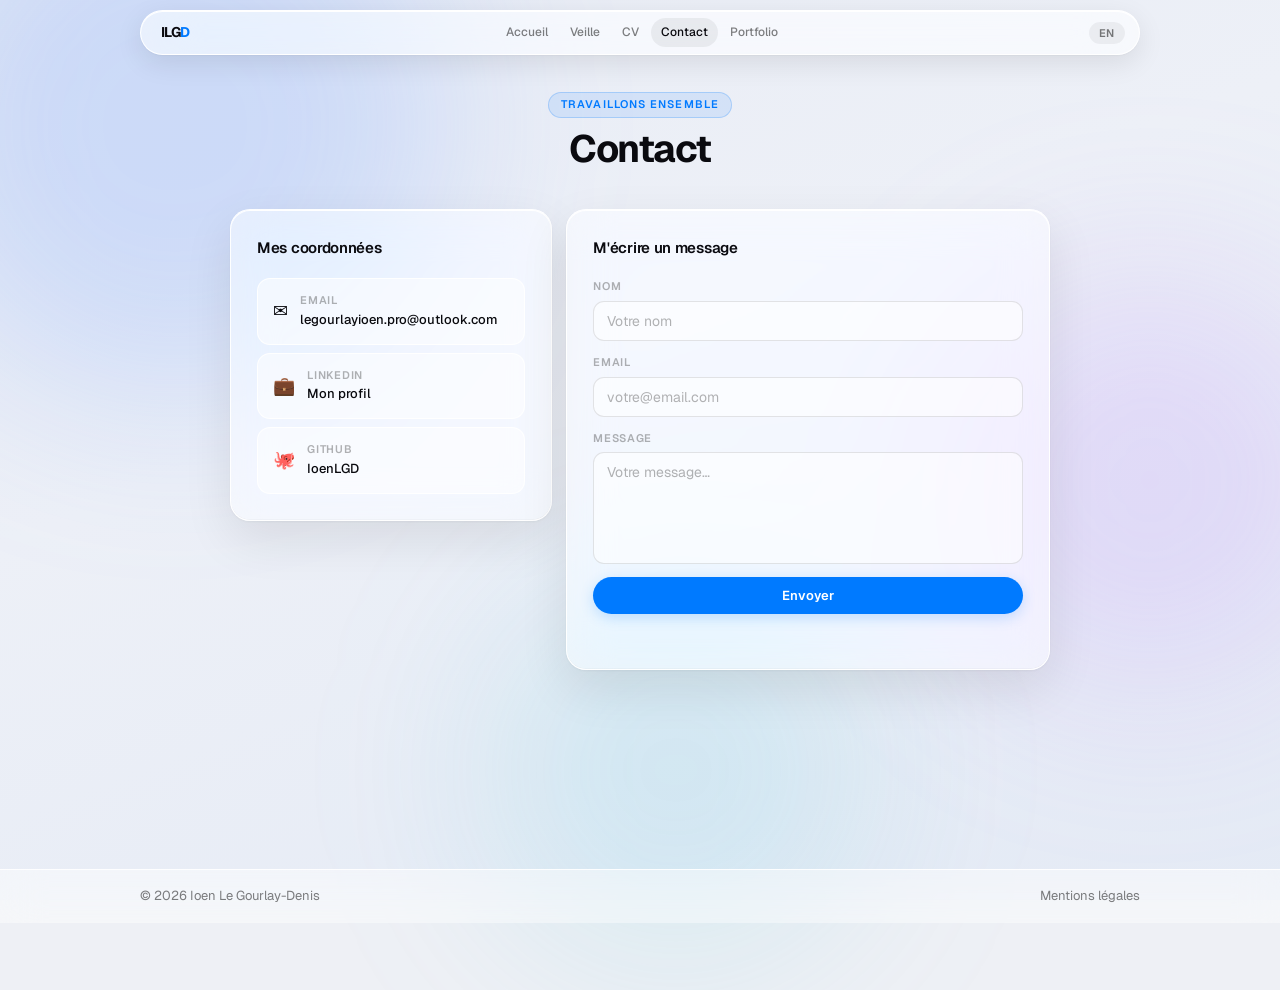
==== contact.html @ ad9a7cca "Add files via upload" ====
<!DOCTYPE html>
<html lang="fr">
<head>
  <meta charset="UTF-8"/><meta name="viewport" content="width=device-width,initial-scale=1.0"/>
  <title>Contact — Ioen Le Gourlay-Denis</title>
  <link rel="preconnect" href="https://fonts.googleapis.com"/>
  <link href="https://fonts.googleapis.com/css2?family=Geist:wght@300;400;500;600;700&display=swap" rel="stylesheet"/>
  <link rel="stylesheet" href="vt-styles.css"/>
  <style>
    .contact-wrap{max-width:820px;margin:0 auto;}
    .contact-grid{display:grid;grid-template-columns:1fr 1.5fr;gap:14px;align-items:start;}
    .contact-card{padding:26px;}
    .contact-card h2{font-size:15px;font-weight:600;color:#0a0a0f;letter-spacing:-0.02em;margin-bottom:18px;}
    .cr{display:flex;align-items:center;gap:12px;padding:13px 15px;border-radius:13px;background:rgba(255,255,255,0.5);border:0.5px solid rgba(255,255,255,0.9);transition:all 0.2s;margin-bottom:8px;}
    .cr:last-child{margin-bottom:0;}
    .cr:hover{background:rgba(255,255,255,0.75);transform:translateX(3px);}
    .cr-icon{font-size:18px;flex-shrink:0;}
    .cr-label{font-size:11px;font-weight:600;letter-spacing:0.07em;text-transform:uppercase;color:var(--text-3);}
    .cr-val{font-size:13px;font-weight:500;color:#0a0a0f;}
    .cform{display:flex;flex-direction:column;gap:13px;}
    .cform-row{display:flex;flex-direction:column;gap:5px;}
    .cform-row label{font-size:11px;font-weight:600;letter-spacing:0.06em;text-transform:uppercase;color:var(--text-3);}
    .cform-row input,.cform-row textarea{background:rgba(255,255,255,0.55);border:0.5px solid rgba(0,0,0,0.1);border-radius:11px;font-family:'Geist',sans-serif;font-size:14px;color:#0a0a0f;padding:10px 13px;outline:none;resize:none;transition:all 0.2s;}
    .cform-row input::placeholder,.cform-row textarea::placeholder{color:var(--text-3);}
    .cform-row input:focus,.cform-row textarea:focus{border-color:rgba(0,122,255,0.45);background:rgba(255,255,255,0.8);box-shadow:0 0 0 4px rgba(0,122,255,0.1);}
    .form-status{font-size:13px;color:var(--blue);text-align:center;min-height:1.2em;}
    @media(max-width:680px){.contact-grid{grid-template-columns:1fr;}}
  </style>
</head>
<body>
<div class="bg-canvas" aria-hidden="true"><div class="bg-blob b1"></div><div class="bg-blob b2"></div><div class="bg-blob b3"></div></div>
<nav class="site-nav" id="nav">
  <div class="nav-pill">
    <a href="index.html" class="nav-logo">ILG<em>D</em></a>
    <div class="nav-links">
      <a href="index.html" class="nav-a" data-fr="Accueil" data-en="Home">Accueil</a>
      <a href="veilletechnologique.html" class="nav-a" data-fr="Veille" data-en="Tech Watch">Veille</a>
      <a href="cv.html" class="nav-a" data-fr="CV" data-en="CV">CV</a>
      <a href="contact.html" class="nav-a active" data-fr="Contact" data-en="Contact">Contact</a>
      <a href="portfolio.html" class="nav-a" data-fr="Portfolio" data-en="Portfolio">Portfolio</a>
    </div>
    <button class="lang-btn" id="langBtn">EN</button>
    <button class="burger" id="burger"><span></span><span></span></button>
  </div>
</nav>
<div class="mobile-drawer glass" id="drawer">
  <a href="index.html" data-fr="Accueil" data-en="Home">Accueil</a>
  <a href="veilletechnologique.html" data-fr="Veille" data-en="Tech Watch">Veille</a>
  <a href="hardware.html" data-fr="Hardware" data-en="Hardware">Hardware</a>
  <a href="systemedexploitation.html" data-fr="Syst. OS" data-en="OS">Syst. OS</a>
  <a href="cybersecurite.html" data-fr="Cybersécurité" data-en="Cybersecurity">Cybersécurité</a>
  <a href="reseaux.html" data-fr="Réseaux" data-en="Networks">Réseaux</a>
  <a href="cv.html" data-fr="CV" data-en="CV">CV</a>
  <a href="contact.html" data-fr="Contact" data-en="Contact">Contact</a>
  <a href="portfolio.html" data-fr="Portfolio" data-en="Portfolio">Portfolio</a>
</div>

<main class="page">
  <div class="container">
    <div class="container" style="max-width:680px; margin-top: 90px;"></div>
    <div class="contact-wrap">
      <div class="sec-header ios-anim" data-d="0">
        <span class="eyebrow" data-fr="Travaillons ensemble" data-en="Let's work together">Travaillons ensemble</span>
        <h1>Contact</h1>
      </div>
      <div class="contact-grid">
        <div class="glass contact-card ios-anim" data-d="40">
          <h2 data-fr="Mes coordonnées" data-en="My details">Mes coordonnées</h2>
          <a href="mailto:legourlayioen.pro@outlook.com" class="cr">
            <span class="cr-icon">✉️</span>
            <div><div class="cr-label">Email</div><div class="cr-val">legourlayioen.pro@outlook.com</div></div>
          </a>
          <a href="https://www.linkedin.com/feed/" target="_blank" rel="noopener" class="cr">
            <span class="cr-icon">💼</span>
            <div><div class="cr-label">LinkedIn</div><div class="cr-val" data-fr="Mon profil" data-en="My profile">Mon profil</div></div>
          </a>
          <a href="https://github.com/IoenLGD" target="_blank" rel="noopener" class="cr">
            <span class="cr-icon">🐙</span>
            <div><div class="cr-label">GitHub</div><div class="cr-val">IoenLGD</div></div>
          </a>
        </div>
        <div class="glass contact-card ios-anim" data-d="80">
          <h2 data-fr="M'écrire un message" data-en="Send a message">M'écrire un message</h2>
          <form id="contactForm" class="cform" novalidate>
            <div class="cform-row">
              <label data-fr="Nom" data-en="Name">Nom</label>
              <input type="text" id="fname" placeholder="Votre nom" data-ph-fr="Votre nom" data-ph-en="Your name" required/>
            </div>
            <div class="cform-row">
              <label data-fr="Email" data-en="Email">Email</label>
              <input type="email" id="femail" placeholder="votre@email.com" required/>
            </div>
            <div class="cform-row">
              <label data-fr="Message" data-en="Message">Message</label>
              <textarea id="fmsg" rows="5" placeholder="Votre message…" data-ph-fr="Votre message…" data-ph-en="Your message…" required></textarea>
            </div>
            <button type="submit" class="btn-p" style="width:100%;justify-content:center;" data-fr="Envoyer" data-en="Send">Envoyer</button>
            <p class="form-status" id="formStatus"></p>
          </form>
        </div>
      </div>
    </div>
  </div>
</main>
<div class="container" style="max-width:680px; margin-top: 135px;"></div>
<footer class="site-footer">
  <div class="footer-inner">
    <span>© 2026 Ioen Le Gourlay-Denis</span>
    <a href="mentions-legales.html" data-fr="Mentions légales" data-en="Legal notice">Mentions légales</a>
  </div>
</footer>
<script src="vt-script.js"></script>
<script>
const form=document.getElementById('contactForm'),status=document.getElementById('formStatus');
if(form&&status){form.addEventListener('submit',e=>{e.preventDefault();const n=document.getElementById('fname').value.trim(),em=document.getElementById('femail').value.trim(),m=document.getElementById('fmsg').value.trim();if(!n||!em||!m)return;window.location.href='mailto:legourlayioen.pro@outlook.com?subject='+encodeURIComponent('Contact Veille — '+n)+'&body='+encodeURIComponent('De : '+n+' <'+em+'>\n\n'+m);status.textContent='✓ Votre client mail va s\'ouvrir…';form.reset();setTimeout(()=>{status.textContent='';},5000);});}
</script>
</body>
</html>
---- vt-styles.css ----
@import url('https://fonts.googleapis.com/css2?family=Geist:wght@300;400;500;600;700&display=swap');

*,*::before,*::after{margin:0;padding:0;box-sizing:border-box;}
html{scroll-behavior:smooth;}
body{font-family:'Geist',system-ui,sans-serif;background:#eef0f5;color:#0a0a0f;line-height:1.6;overflow-x:hidden;min-height:100vh;}
img{max-width:100%;display:block;}
a{color:inherit;text-decoration:none;}
ul{list-style:none;}
button{cursor:pointer;border:none;background:none;font-family:inherit;}

:root{
  --blue:#007AFF;
  --blue-light:rgba(0,122,255,0.1);
  --blue-border:rgba(0,122,255,0.22);
  --blue-glow:rgba(0,122,255,0.2);
  --glass:rgba(255,255,255,0.52);
  --glass-border:rgba(255,255,255,0.95);
  --glass-shadow:0 1px 0 rgba(255,255,255,1) inset,0 -0.5px 0 rgba(0,0,0,0.05) inset,0 18px 50px rgba(0,0,0,0.09),0 1px 3px rgba(0,0,0,0.05);
  --text:rgba(0,0,0,0.85);
  --text-2:rgba(0,0,0,0.5);
  --text-3:rgba(0,0,0,0.3);
  --nav-h:64px;
  --r:20px;
  --r-sm:14px;
}

/* Background */
.bg-canvas{position:fixed;inset:0;z-index:0;pointer-events:none;background:linear-gradient(160deg,#e8ecf5 0%,#edf0f7 40%,#e4eaf5 100%);}
.bg-blob{position:absolute;border-radius:50%;filter:blur(90px);pointer-events:none;}
.b1{width:550px;height:550px;top:-150px;left:-100px;background:rgba(100,150,255,0.22);animation:bd 18s ease-in-out infinite;}
.b2{width:420px;height:420px;top:30%;right:-80px;background:rgba(180,130,255,0.18);animation:bd 22s ease-in-out infinite reverse;}
.b3{width:380px;height:380px;bottom:-60px;left:38%;background:rgba(80,200,220,0.15);animation:bd 26s ease-in-out infinite;}
@keyframes bd{0%,100%{transform:translate(0,0) scale(1);}33%{transform:translate(28px,-45px) scale(1.05);}66%{transform:translate(-22px,32px) scale(0.95);}}

/* Glass */
.glass{
  background:var(--glass);
  backdrop-filter:blur(22px) saturate(1.9);
  -webkit-backdrop-filter:blur(22px) saturate(1.9);
  border:0.5px solid var(--glass-border);
  border-radius:var(--r);
  box-shadow:var(--glass-shadow);
  position:relative;overflow:hidden;
}
.glass::before{content:'';position:absolute;top:0;left:0;right:0;height:1px;background:linear-gradient(90deg,transparent,rgba(255,255,255,0.95) 25%,rgba(255,255,255,0.95) 75%,transparent);pointer-events:none;z-index:1;}
.glass::after{content:'';position:absolute;top:0;left:-80%;width:45%;height:100%;background:linear-gradient(110deg,transparent,rgba(255,255,255,0.13),transparent);pointer-events:none;z-index:1;animation:sw 5s ease-in-out infinite;}
@keyframes sw{0%{left:-80%;}55%,100%{left:130%;}}

/* Nav */
.site-nav{position:fixed;top:0;left:0;right:0;z-index:100;padding:10px 20px;}
.nav-pill{
  max-width:1000px;margin:0 auto;
  display:flex;align-items:center;gap:4px;
  background:rgba(255,255,255,0.6);
  backdrop-filter:blur(28px) saturate(2);
  -webkit-backdrop-filter:blur(28px) saturate(2);
  border:0.5px solid rgba(255,255,255,0.98);
  border-radius:100px;padding:7px 14px;
  box-shadow:0 1px 0 rgba(255,255,255,1) inset,0 8px 28px rgba(0,0,0,0.09),0 1px 2px rgba(0,0,0,0.04);
}
.nav-logo{font-weight:700;font-size:14px;color:#0a0a0f;letter-spacing:-0.04em;padding:0 6px;flex-shrink:0;white-space:nowrap;}
.nav-logo em{color:var(--blue);font-style:normal;}
.nav-links{display:flex;gap:2px;flex:1;justify-content:center;flex-wrap:wrap;}
.nav-a{font-size:12px;font-weight:500;color:var(--text-2);padding:5px 10px;border-radius:100px;transition:all 0.2s;white-space:nowrap;}
.nav-a:hover,.nav-a.active{color:#0a0a0f;background:rgba(0,0,0,0.06);}
.lang-btn{font-size:11px;font-weight:600;letter-spacing:0.06em;color:var(--text-2);background:rgba(0,0,0,0.05);padding:4px 10px;border-radius:100px;transition:all 0.2s;flex-shrink:0;}
.lang-btn:hover{color:#0a0a0f;background:rgba(0,0,0,0.09);}
.burger{display:none;flex-direction:column;gap:5px;padding:7px;flex-shrink:0;}
.burger span{display:block;width:19px;height:1.5px;background:var(--text-2);border-radius:2px;transition:all 0.25s;}
.burger.open span:first-child{transform:rotate(45deg) translate(4.5px,4.5px);}
.burger.open span:last-child{transform:rotate(-45deg) translate(4.5px,-4.5px);}

.mobile-drawer{display:none;position:fixed;top:calc(var(--nav-h) + 2px);left:10px;right:10px;z-index:99;padding:8px;border-radius:var(--r);flex-direction:column;gap:2px;opacity:0;transform:translateY(-8px) scale(0.97);pointer-events:none;transition:all 0.28s cubic-bezier(0.34,1.2,0.64,1);}
.mobile-drawer.open{opacity:1;transform:translateY(0) scale(1);pointer-events:all;}
.mobile-drawer a{display:block;padding:10px 14px;border-radius:10px;font-size:14px;font-weight:500;color:var(--text-2);transition:all 0.18s;}
.mobile-drawer a:hover{color:#0a0a0f;background:rgba(0,0,0,0.04);}

/* Layout */
main{position:relative;z-index:1;}
.container{max-width:1000px;margin:0 auto;padding:0 20px;}
.page{padding-top:calc(var(--nav-h)+32px);padding-bottom:64px;}

/* Buttons */
.btn-p{background:var(--blue);color:#fff;font-size:13px;font-weight:600;padding:10px 22px;border-radius:100px;transition:all 0.22s;box-shadow:0 4px 14px var(--blue-glow);display:inline-flex;align-items:center;gap:6px;}
.btn-p:hover{background:#0066DD;transform:translateY(-2px);box-shadow:0 8px 22px var(--blue-glow);}
.btn-ghost{background:rgba(0,0,0,0.055);color:#0a0a0f;font-size:13px;font-weight:500;padding:10px 22px;border-radius:100px;border:0.5px solid rgba(0,0,0,0.1);transition:all 0.22s;display:inline-flex;align-items:center;gap:6px;}
.btn-ghost:hover{background:rgba(0,0,0,0.09);}

/* Section header */
.sec-header{text-align:center;margin-bottom:40px;}
.eyebrow{display:inline-block;font-size:11px;font-weight:600;letter-spacing:0.1em;text-transform:uppercase;color:var(--blue);background:var(--blue-light);padding:3px 12px;border-radius:100px;border:0.5px solid var(--blue-border);margin-bottom:10px;}
.sec-header h1{font-size:clamp(26px,4vw,38px);font-weight:700;letter-spacing:-0.04em;color:#0a0a0f;line-height:1.1;}

/* iOS anim */
.ios-anim{opacity:0;transform:translateY(22px);filter:blur(5px);transition:opacity 0.6s cubic-bezier(0.34,1.1,0.64,1),transform 0.6s cubic-bezier(0.34,1.1,0.64,1),filter 0.6s ease;}
.ios-anim.in{opacity:1;transform:translateY(0);filter:blur(0);}

/* Hero accueil */
.hero-vt{padding:36px 32px;text-align:center;max-width:640px;margin:0 auto 32px;}
.hero-vt h1{font-size:clamp(28px,5vw,44px);font-weight:700;letter-spacing:-0.04em;color:#0a0a0f;line-height:1.1;margin-bottom:10px;}
.hero-vt h1 span{color:var(--blue);}
.hero-vt p{font-size:14px;color:var(--text-2);margin-bottom:28px;line-height:1.65;}
.hero-btns{display:flex;flex-wrap:wrap;gap:10px;justify-content:center;}

/* Section cards grid (accueil) */
.sec-cards{display:grid;grid-template-columns:repeat(auto-fit,minmax(220px,1fr));gap:14px;}
.sec-card{padding:22px 20px;cursor:pointer;transition:transform 0.25s cubic-bezier(0.34,1.2,0.64,1),box-shadow 0.25s;display:block;}
.sec-card:hover{transform:translateY(-5px);box-shadow:var(--glass-shadow),0 0 0 1px rgba(0,122,255,0.1);}
.sec-card-icon{font-size:26px;margin-bottom:12px;display:block;}
.sec-card-title{font-size:15px;font-weight:600;color:#0a0a0f;letter-spacing:-0.02em;margin-bottom:5px;display:flex;align-items:center;justify-content:space-between;}
.sec-card-arrow{font-size:14px;color:var(--text-3);transition:all 0.2s;}
.sec-card:hover .sec-card-arrow{color:var(--blue);transform:translate(2px,-2px);}
.sec-card-desc{font-size:13px;color:var(--text-2);line-height:1.55;margin-bottom:10px;}
.tags{display:flex;flex-wrap:wrap;gap:5px;}
.tag{font-size:10px;font-weight:500;color:var(--blue);background:var(--blue-light);padding:2px 8px;border-radius:100px;border:0.5px solid var(--blue-border);}

/* Article cards grid */
.articles-grid{display:grid;grid-template-columns:repeat(auto-fill,minmax(300px,1fr));gap:14px;}
.article-card{padding:20px;transition:transform 0.22s cubic-bezier(0.34,1.2,0.64,1),box-shadow 0.22s;}
.article-card:hover{transform:translateY(-4px);box-shadow:var(--glass-shadow),0 0 0 1px rgba(0,122,255,0.08);}
.article-date{font-size:11px;font-weight:600;letter-spacing:0.06em;text-transform:uppercase;color:var(--blue);margin-bottom:8px;display:block;}
.article-title{font-size:14px;font-weight:600;color:#0a0a0f;letter-spacing:-0.02em;line-height:1.4;margin-bottom:8px;}
.article-title a{color:inherit;transition:color 0.2s;}
.article-title a:hover{color:var(--blue);}
.article-summary{font-size:12px;color:var(--text-2);line-height:1.65;margin-bottom:12px;display:-webkit-box;-webkit-line-clamp:4;-webkit-box-orient:vertical;overflow:hidden;}
.article-source{display:inline-flex;align-items:center;gap:5px;font-size:11px;font-weight:600;color:var(--blue);background:var(--blue-light);padding:4px 11px;border-radius:100px;border:0.5px solid var(--blue-border);transition:all 0.2s;}
.article-source:hover{background:rgba(0,122,255,0.18);}

/* Page detail hero */
.detail-hero{margin-bottom:32px;}
.detail-hero h1{font-size:clamp(24px,4vw,38px);font-weight:700;letter-spacing:-0.04em;color:#0a0a0f;margin-bottom:6px;line-height:1.1;}
.detail-hero p{font-size:13px;color:var(--text-2);}

/* Footer */
.site-footer{position:relative;z-index:1;background:rgba(255,255,255,0.45);backdrop-filter:blur(20px);-webkit-backdrop-filter:blur(20px);border-top:0.5px solid rgba(255,255,255,0.9);padding:16px 20px;}
.footer-inner{max-width:1000px;margin:0 auto;display:flex;justify-content:space-between;align-items:center;flex-wrap:wrap;gap:10px;font-size:13px;color:var(--text-2);}
.footer-inner a{color:var(--text-2);transition:color 0.2s;}
.footer-inner a:hover{color:var(--blue);}

/* Responsive */
@media(max-width:820px){.nav-links{display:none;}.burger{display:flex;}.mobile-drawer{display:flex;}}
@media(max-width:600px){.hero-vt{padding:24px 20px;}.hero-btns{flex-direction:column;align-items:stretch;}.articles-grid{grid-template-columns:1fr;}.sec-cards{grid-template-columns:1fr 1fr;}}
@media(max-width:400px){.sec-cards{grid-template-columns:1fr;}}
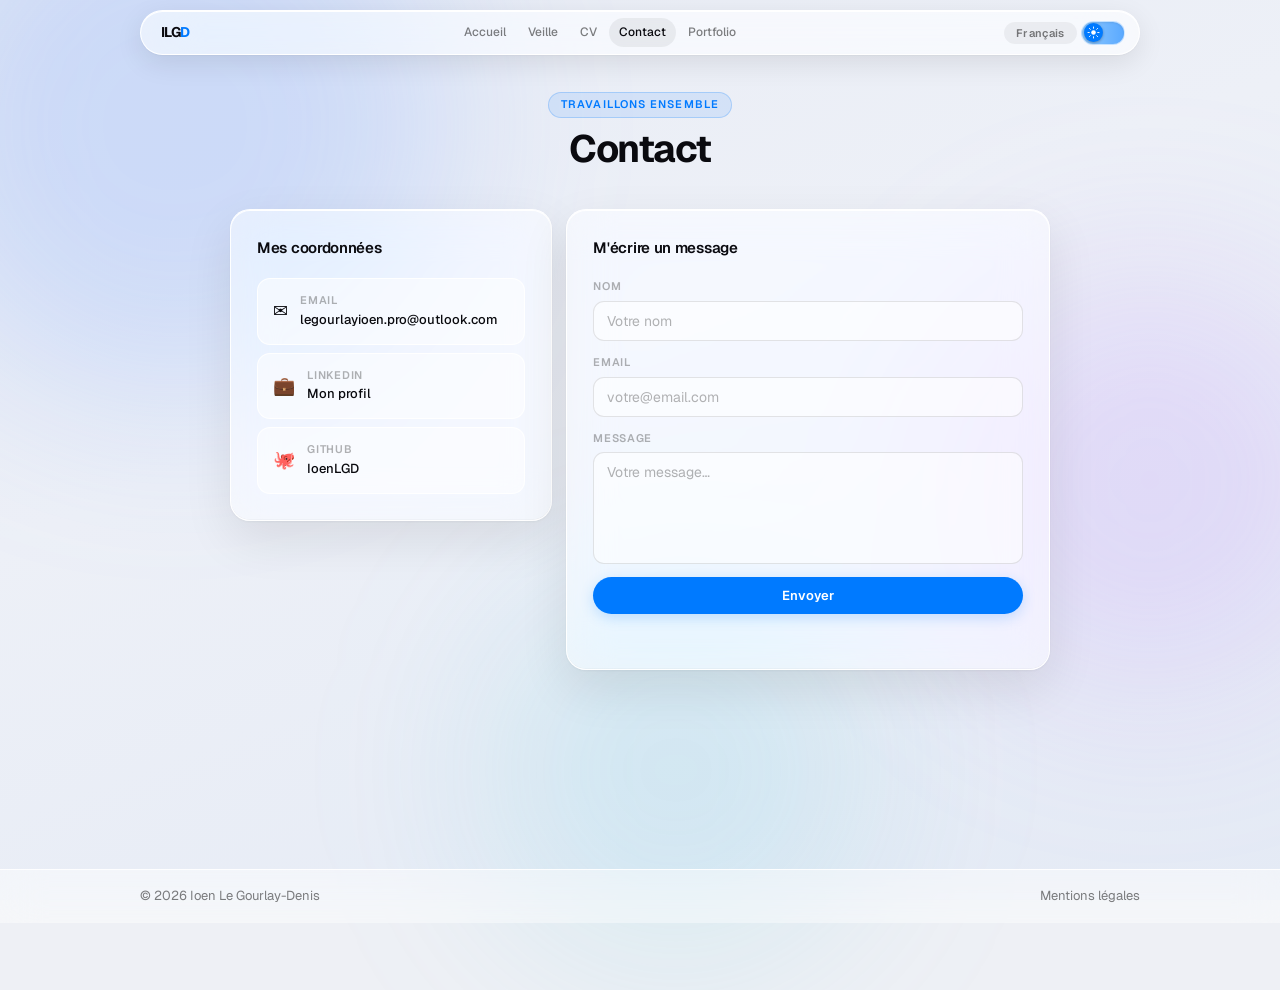
==== commit 37822254: "Add files via upload" ====
--- a/contact.html
+++ b/contact.html
@@ -1,118 +1,144 @@
-<!DOCTYPE html>
-<html lang="fr">
-<head>
-  <meta charset="UTF-8"/><meta name="viewport" content="width=device-width,initial-scale=1.0"/>
-  <title>Contact — Ioen Le Gourlay-Denis</title>
-  <link rel="preconnect" href="https://fonts.googleapis.com"/>
-  <link href="https://fonts.googleapis.com/css2?family=Geist:wght@300;400;500;600;700&display=swap" rel="stylesheet"/>
-  <link rel="stylesheet" href="vt-styles.css"/>
-  <style>
-    .contact-wrap{max-width:820px;margin:0 auto;}
-    .contact-grid{display:grid;grid-template-columns:1fr 1.5fr;gap:14px;align-items:start;}
-    .contact-card{padding:26px;}
-    .contact-card h2{font-size:15px;font-weight:600;color:#0a0a0f;letter-spacing:-0.02em;margin-bottom:18px;}
-    .cr{display:flex;align-items:center;gap:12px;padding:13px 15px;border-radius:13px;background:rgba(255,255,255,0.5);border:0.5px solid rgba(255,255,255,0.9);transition:all 0.2s;margin-bottom:8px;}
-    .cr:last-child{margin-bottom:0;}
-    .cr:hover{background:rgba(255,255,255,0.75);transform:translateX(3px);}
-    .cr-icon{font-size:18px;flex-shrink:0;}
-    .cr-label{font-size:11px;font-weight:600;letter-spacing:0.07em;text-transform:uppercase;color:var(--text-3);}
-    .cr-val{font-size:13px;font-weight:500;color:#0a0a0f;}
-    .cform{display:flex;flex-direction:column;gap:13px;}
-    .cform-row{display:flex;flex-direction:column;gap:5px;}
-    .cform-row label{font-size:11px;font-weight:600;letter-spacing:0.06em;text-transform:uppercase;color:var(--text-3);}
-    .cform-row input,.cform-row textarea{background:rgba(255,255,255,0.55);border:0.5px solid rgba(0,0,0,0.1);border-radius:11px;font-family:'Geist',sans-serif;font-size:14px;color:#0a0a0f;padding:10px 13px;outline:none;resize:none;transition:all 0.2s;}
-    .cform-row input::placeholder,.cform-row textarea::placeholder{color:var(--text-3);}
-    .cform-row input:focus,.cform-row textarea:focus{border-color:rgba(0,122,255,0.45);background:rgba(255,255,255,0.8);box-shadow:0 0 0 4px rgba(0,122,255,0.1);}
-    .form-status{font-size:13px;color:var(--blue);text-align:center;min-height:1.2em;}
-    @media(max-width:680px){.contact-grid{grid-template-columns:1fr;}}
-  </style>
-</head>
-<body>
-<div class="bg-canvas" aria-hidden="true"><div class="bg-blob b1"></div><div class="bg-blob b2"></div><div class="bg-blob b3"></div></div>
-<nav class="site-nav" id="nav">
-  <div class="nav-pill">
-    <a href="index.html" class="nav-logo">ILG<em>D</em></a>
-    <div class="nav-links">
-      <a href="index.html" class="nav-a" data-fr="Accueil" data-en="Home">Accueil</a>
-      <a href="veilletechnologique.html" class="nav-a" data-fr="Veille" data-en="Tech Watch">Veille</a>
-      <a href="cv.html" class="nav-a" data-fr="CV" data-en="CV">CV</a>
-      <a href="contact.html" class="nav-a active" data-fr="Contact" data-en="Contact">Contact</a>
-      <a href="portfolio.html" class="nav-a" data-fr="Portfolio" data-en="Portfolio">Portfolio</a>
-    </div>
-    <button class="lang-btn" id="langBtn">EN</button>
-    <button class="burger" id="burger"><span></span><span></span></button>
-  </div>
-</nav>
-<div class="mobile-drawer glass" id="drawer">
-  <a href="index.html" data-fr="Accueil" data-en="Home">Accueil</a>
-  <a href="veilletechnologique.html" data-fr="Veille" data-en="Tech Watch">Veille</a>
-  <a href="hardware.html" data-fr="Hardware" data-en="Hardware">Hardware</a>
-  <a href="systemedexploitation.html" data-fr="Syst. OS" data-en="OS">Syst. OS</a>
-  <a href="cybersecurite.html" data-fr="Cybersécurité" data-en="Cybersecurity">Cybersécurité</a>
-  <a href="reseaux.html" data-fr="Réseaux" data-en="Networks">Réseaux</a>
-  <a href="cv.html" data-fr="CV" data-en="CV">CV</a>
-  <a href="contact.html" data-fr="Contact" data-en="Contact">Contact</a>
-  <a href="portfolio.html" data-fr="Portfolio" data-en="Portfolio">Portfolio</a>
-</div>
-
-<main class="page">
-  <div class="container">
-    <div class="container" style="max-width:680px; margin-top: 90px;"></div>
-    <div class="contact-wrap">
-      <div class="sec-header ios-anim" data-d="0">
-        <span class="eyebrow" data-fr="Travaillons ensemble" data-en="Let's work together">Travaillons ensemble</span>
-        <h1>Contact</h1>
-      </div>
-      <div class="contact-grid">
-        <div class="glass contact-card ios-anim" data-d="40">
-          <h2 data-fr="Mes coordonnées" data-en="My details">Mes coordonnées</h2>
-          <a href="mailto:legourlayioen.pro@outlook.com" class="cr">
-            <span class="cr-icon">✉️</span>
-            <div><div class="cr-label">Email</div><div class="cr-val">legourlayioen.pro@outlook.com</div></div>
-          </a>
-          <a href="https://www.linkedin.com/feed/" target="_blank" rel="noopener" class="cr">
-            <span class="cr-icon">💼</span>
-            <div><div class="cr-label">LinkedIn</div><div class="cr-val" data-fr="Mon profil" data-en="My profile">Mon profil</div></div>
-          </a>
-          <a href="https://github.com/IoenLGD" target="_blank" rel="noopener" class="cr">
-            <span class="cr-icon">🐙</span>
-            <div><div class="cr-label">GitHub</div><div class="cr-val">IoenLGD</div></div>
-          </a>
-        </div>
-        <div class="glass contact-card ios-anim" data-d="80">
-          <h2 data-fr="M'écrire un message" data-en="Send a message">M'écrire un message</h2>
-          <form id="contactForm" class="cform" novalidate>
-            <div class="cform-row">
-              <label data-fr="Nom" data-en="Name">Nom</label>
-              <input type="text" id="fname" placeholder="Votre nom" data-ph-fr="Votre nom" data-ph-en="Your name" required/>
-            </div>
-            <div class="cform-row">
-              <label data-fr="Email" data-en="Email">Email</label>
-              <input type="email" id="femail" placeholder="votre@email.com" required/>
-            </div>
-            <div class="cform-row">
-              <label data-fr="Message" data-en="Message">Message</label>
-              <textarea id="fmsg" rows="5" placeholder="Votre message…" data-ph-fr="Votre message…" data-ph-en="Your message…" required></textarea>
-            </div>
-            <button type="submit" class="btn-p" style="width:100%;justify-content:center;" data-fr="Envoyer" data-en="Send">Envoyer</button>
-            <p class="form-status" id="formStatus"></p>
-          </form>
-        </div>
-      </div>
-    </div>
-  </div>
-</main>
-<div class="container" style="max-width:680px; margin-top: 135px;"></div>
-<footer class="site-footer">
-  <div class="footer-inner">
-    <span>© 2026 Ioen Le Gourlay-Denis</span>
-    <a href="mentions-legales.html" data-fr="Mentions légales" data-en="Legal notice">Mentions légales</a>
-  </div>
-</footer>
-<script src="vt-script.js"></script>
-<script>
-const form=document.getElementById('contactForm'),status=document.getElementById('formStatus');
-if(form&&status){form.addEventListener('submit',e=>{e.preventDefault();const n=document.getElementById('fname').value.trim(),em=document.getElementById('femail').value.trim(),m=document.getElementById('fmsg').value.trim();if(!n||!em||!m)return;window.location.href='mailto:legourlayioen.pro@outlook.com?subject='+encodeURIComponent('Contact Veille — '+n)+'&body='+encodeURIComponent('De : '+n+' <'+em+'>\n\n'+m);status.textContent='✓ Votre client mail va s\'ouvrir…';form.reset();setTimeout(()=>{status.textContent='';},5000);});}
-</script>
-</body>
-</html>+<!DOCTYPE html>
+<html lang="fr">
+<head>
+  <meta charset="UTF-8"/><meta name="viewport" content="width=device-width,initial-scale=1.0"/>
+  <title>Contact — Ioen Le Gourlay-Denis</title>
+  <link rel="preconnect" href="https://fonts.googleapis.com"/>
+  <link href="https://fonts.googleapis.com/css2?family=Geist:wght@300;400;500;600;700&display=swap" rel="stylesheet"/>
+  <link rel="stylesheet" href="vt-styles.css"/>
+  <style>
+    .contact-wrap{max-width:820px;margin:0 auto;}
+    .contact-grid{display:grid;grid-template-columns:1fr 1.5fr;gap:14px;align-items:start;}
+    .contact-card{padding:26px;}
+    .contact-card h2{font-size:15px;font-weight:600;color:#0a0a0f;letter-spacing:-0.02em;margin-bottom:18px;}
+    .cr{display:flex;align-items:center;gap:12px;padding:13px 15px;border-radius:13px;background:rgba(255,255,255,0.5);border:0.5px solid rgba(255,255,255,0.9);transition:all 0.2s;margin-bottom:8px;}
+    .cr:last-child{margin-bottom:0;}
+    .cr:hover{background:rgba(255,255,255,0.75);transform:translateX(3px);}
+    .cr-icon{font-size:18px;flex-shrink:0;}
+    .cr-label{font-size:11px;font-weight:600;letter-spacing:0.07em;text-transform:uppercase;color:var(--text-3);}
+    .cr-val{font-size:13px;font-weight:500;color:#0a0a0f;}
+    .cform{display:flex;flex-direction:column;gap:13px;}
+    .cform-row{display:flex;flex-direction:column;gap:5px;}
+    .cform-row label{font-size:11px;font-weight:600;letter-spacing:0.06em;text-transform:uppercase;color:var(--text-3);}
+    .cform-row input,.cform-row textarea{background:rgba(255,255,255,0.55);border:0.5px solid rgba(0,0,0,0.1);border-radius:11px;font-family:'Geist',sans-serif;font-size:14px;color:#0a0a0f;padding:10px 13px;outline:none;resize:none;transition:all 0.2s;}
+    .cform-row input::placeholder,.cform-row textarea::placeholder{color:var(--text-3);}
+    .cform-row input:focus,.cform-row textarea:focus{border-color:rgba(0,122,255,0.45);background:rgba(255,255,255,0.8);box-shadow:0 0 0 4px rgba(0,122,255,0.1);}
+    .form-status{font-size:13px;color:var(--blue);text-align:center;min-height:1.2em;}
+    @media(max-width:680px){.contact-grid{grid-template-columns:1fr;}}
+  </style>
+</head>
+<body>
+<div class="bg-canvas" aria-hidden="true"><div class="bg-blob b1"></div><div class="bg-blob b2"></div><div class="bg-blob b3"></div></div>
+<nav class="site-nav" id="nav">
+  <div class="nav-pill">
+    <a href="index.html" class="nav-logo">ILG<em>D</em></a>
+    <div class="nav-links">
+      <a href="index.html" class="nav-a" data-fr="Accueil" data-en="Home">Accueil</a>
+      <a href="veilletechnologique.html" class="nav-a" data-fr="Veille" data-en="Tech Watch">Veille</a>
+      <a href="cv.html" class="nav-a" data-fr="CV" data-en="CV">CV</a>
+      <a href="contact.html" class="nav-a active" data-fr="Contact" data-en="Contact">Contact</a>
+      <a href="portfolio.html" class="nav-a" data-fr="Portfolio" data-en="Portfolio">Portfolio</a>
+    </div>
+    <select class="lang-select" id="langSelect" aria-label="Changer la langue">
+      <option value="fr">Français</option>
+      <option value="en">English</option>
+    </select>
+    <label class="theme-toggle" id="themeToggle" aria-label="Basculer le mode sombre">
+      <input type="checkbox" id="themeCheckbox">
+      <span class="theme-track">
+        <span class="theme-thumb">
+          <svg class="icon-sun" viewBox="0 0 24 24" xmlns="http://www.w3.org/2000/svg">
+            <circle cx="12" cy="12" r="4.2" fill="#fff"/>
+            <g stroke="#fff" stroke-width="1.7" stroke-linecap="round">
+              <line x1="12" y1="1.8" x2="12" y2="4.2"/>
+              <line x1="12" y1="19.8" x2="12" y2="22.2"/>
+              <line x1="1.8" y1="12" x2="4.2" y2="12"/>
+              <line x1="19.8" y1="12" x2="22.2" y2="12"/>
+              <line x1="4.4" y1="4.4" x2="6.1" y2="6.1"/>
+              <line x1="17.9" y1="17.9" x2="19.6" y2="19.6"/>
+              <line x1="4.4" y1="19.6" x2="6.1" y2="17.9"/>
+              <line x1="17.9" y1="6.1" x2="19.6" y2="4.4"/>
+            </g>
+          </svg>
+          <svg class="icon-moon" viewBox="0 0 24 24" xmlns="http://www.w3.org/2000/svg">
+            <path d="M20.2 14.9A8.4 8.4 0 1 1 9.6 4.3a6.7 6.7 0 0 0 10.6 10.6z" fill="#000"/>
+          </svg>
+        </span>
+      </span>
+    </label>
+    <button class="burger" id="burger"><span></span><span></span></button>
+  </div>
+</nav>
+<div class="mobile-drawer glass" id="drawer">
+  <a href="index.html" data-fr="Accueil" data-en="Home">Accueil</a>
+  <a href="veilletechnologique.html" data-fr="Veille" data-en="Tech Watch">Veille</a>
+  <a href="hardware.html" data-fr="Hardware" data-en="Hardware">Hardware</a>
+  <a href="systemedexploitation.html" data-fr="Syst. OS" data-en="OS">Syst. OS</a>
+  <a href="cybersecurite.html" data-fr="Cybersécurité" data-en="Cybersecurity">Cybersécurité</a>
+  <a href="reseaux.html" data-fr="Réseaux" data-en="Networks">Réseaux</a>
+  <a href="cv.html" data-fr="CV" data-en="CV">CV</a>
+  <a href="contact.html" data-fr="Contact" data-en="Contact">Contact</a>
+  <a href="portfolio.html" data-fr="Portfolio" data-en="Portfolio">Portfolio</a>
+</div>
+
+<main class="page">
+  <div class="container">
+    <div class="container" style="max-width:680px; margin-top: 90px;"></div>
+    <div class="contact-wrap">
+      <div class="sec-header ios-anim" data-d="0">
+        <span class="eyebrow" data-fr="Travaillons ensemble" data-en="Let's work together">Travaillons ensemble</span>
+        <h1>Contact</h1>
+      </div>
+      <div class="contact-grid">
+        <div class="glass contact-card ios-anim" data-d="40">
+          <h2 data-fr="Mes coordonnées" data-en="My details">Mes coordonnées</h2>
+          <a href="mailto:legourlayioen.pro@outlook.com" class="cr">
+            <span class="cr-icon">✉️</span>
+            <div><div class="cr-label">Email</div><div class="cr-val">legourlayioen.pro@outlook.com</div></div>
+          </a>
+          <a href="https://www.linkedin.com/in/ioen-le-gourlay-denis-564937330/" target="_blank" rel="noopener" class="cr">
+            <span class="cr-icon">💼</span>
+            <div><div class="cr-label">LinkedIn</div><div class="cr-val" data-fr="Mon profil" data-en="My profile">Mon profil</div></div>
+          </a>
+          <a href="https://github.com/IoenLGD" target="_blank" rel="noopener" class="cr">
+            <span class="cr-icon">🐙</span>
+            <div><div class="cr-label">GitHub</div><div class="cr-val">IoenLGD</div></div>
+          </a>
+        </div>
+        <div class="glass contact-card ios-anim" data-d="80">
+          <h2 data-fr="M'écrire un message" data-en="Send a message">M'écrire un message</h2>
+          <form id="contactForm" class="cform" novalidate>
+            <div class="cform-row">
+              <label data-fr="Nom" data-en="Name">Nom</label>
+              <input type="text" id="fname" placeholder="Votre nom" data-ph-fr="Votre nom" data-ph-en="Your name" required/>
+            </div>
+            <div class="cform-row">
+              <label data-fr="Email" data-en="Email">Email</label>
+              <input type="email" id="femail" placeholder="votre@email.com" required/>
+            </div>
+            <div class="cform-row">
+              <label data-fr="Message" data-en="Message">Message</label>
+              <textarea id="fmsg" rows="5" placeholder="Votre message…" data-ph-fr="Votre message…" data-ph-en="Your message…" required></textarea>
+            </div>
+            <button type="submit" class="btn-p" style="width:100%;justify-content:center;" data-fr="Envoyer" data-en="Send">Envoyer</button>
+            <p class="form-status" id="formStatus"></p>
+          </form>
+        </div>
+      </div>
+    </div>
+  </div>
+</main>
+<div class="container" style="max-width:680px; margin-top: 135px;"></div>
+<footer class="site-footer">
+  <div class="footer-inner">
+    <span>© 2026 Ioen Le Gourlay-Denis</span>
+    <a href="mentions-legales.html" data-fr="Mentions légales" data-en="Legal notice">Mentions légales</a>
+  </div>
+</footer>
+<script src="vt-script.js?v=5"></script>
+<script>
+const form=document.getElementById('contactForm'),status=document.getElementById('formStatus');
+if(form&&status){form.addEventListener('submit',e=>{e.preventDefault();const n=document.getElementById('fname').value.trim(),em=document.getElementById('femail').value.trim(),m=document.getElementById('fmsg').value.trim();if(!n||!em||!m)return;window.location.href='mailto:legourlayioen.pro@outlook.com?subject='+encodeURIComponent('Contact Veille — '+n)+'&body='+encodeURIComponent('De : '+n+' <'+em+'>\n\n'+m);status.textContent='✓ Votre client mail va s\'ouvrir…';form.reset();setTimeout(()=>{status.textContent='';},5000);});}
+</script>
+</body>
+</html>
--- a/vt-styles.css
+++ b/vt-styles.css
@@ -63,8 +63,40 @@
 .nav-links{display:flex;gap:2px;flex:1;justify-content:center;flex-wrap:wrap;}
 .nav-a{font-size:12px;font-weight:500;color:var(--text-2);padding:5px 10px;border-radius:100px;transition:all 0.2s;white-space:nowrap;}
 .nav-a:hover,.nav-a.active{color:#0a0a0f;background:rgba(0,0,0,0.06);}
-.lang-btn{font-size:11px;font-weight:600;letter-spacing:0.06em;color:var(--text-2);background:rgba(0,0,0,0.05);padding:4px 10px;border-radius:100px;transition:all 0.2s;flex-shrink:0;}
-.lang-btn:hover{color:#0a0a0f;background:rgba(0,0,0,0.09);}
+.lang-select{
+  font-size:11px;font-weight:600;letter-spacing:0.03em;color:var(--text-2);
+  background:rgba(0,0,0,0.05);padding:4px 12px;border-radius:100px;
+  border:none;outline:none;cursor:pointer;transition:all 0.2s;flex-shrink:0;
+  -webkit-appearance:none;-moz-appearance:none;appearance:none;
+  font-family:inherit;
+}
+.lang-select:hover,.lang-select:focus{color:#0a0a0f;background:rgba(0,0,0,0.09);}
+
+/* ── Theme toggle (sun/moon switch) ── */
+.theme-toggle{position:relative;display:inline-flex;align-items:center;cursor:pointer;flex-shrink:0;}
+.theme-toggle input{position:absolute;opacity:0;width:0;height:0;}
+.theme-track{
+  width:44px;height:24px;border-radius:100px;
+  background:linear-gradient(90deg,#8ec9ff,#5aa9ff);
+  border:0.5px solid rgba(255,255,255,0.6);
+  display:flex;align-items:center;
+  transition:background 0.35s ease;
+  box-shadow:inset 0 1px 2px rgba(0,0,0,0.08);
+}
+.theme-thumb{
+  width:19px;height:19px;border-radius:50%;
+  background:var(--blue);
+  display:flex;align-items:center;justify-content:center;
+  transform:translateX(2px);
+  transition:transform 0.32s cubic-bezier(0.34,1.2,0.64,1),background 0.35s ease;
+  box-shadow:0 1px 3px rgba(0,0,0,0.3);
+}
+.theme-thumb svg{width:13px;height:13px;}
+.icon-moon{display:none;}
+.theme-toggle input:checked ~ .theme-track{background:linear-gradient(90deg,#1c2230,#0c0e14);border-color:rgba(255,255,255,0.15);}
+.theme-toggle input:checked ~ .theme-track .theme-thumb{transform:translateX(22px);background:#f2f2f5;}
+.theme-toggle input:checked ~ .theme-track .icon-sun{display:none;}
+.theme-toggle input:checked ~ .theme-track .icon-moon{display:block;}
 .burger{display:none;flex-direction:column;gap:5px;padding:7px;flex-shrink:0;}
 .burger span{display:block;width:19px;height:1.5px;background:var(--text-2);border-radius:2px;transition:all 0.25s;}
 .burger.open span:first-child{transform:rotate(45deg) translate(4.5px,4.5px);}
@@ -140,4 +172,76 @@
 /* Responsive */
 @media(max-width:820px){.nav-links{display:none;}.burger{display:flex;}.mobile-drawer{display:flex;}}
 @media(max-width:600px){.hero-vt{padding:24px 20px;}.hero-btns{flex-direction:column;align-items:stretch;}.articles-grid{grid-template-columns:1fr;}.sec-cards{grid-template-columns:1fr 1fr;}}
-@media(max-width:400px){.sec-cards{grid-template-columns:1fr;}}+@media(max-width:400px){.sec-cards{grid-template-columns:1fr;}}
+
+/* ══════════════════════════════════════════════
+   ── DARK MODE ──
+   Activé via [data-theme="dark"] sur <html>.
+   Ne modifie rien du mode clair par défaut.
+   ══════════════════════════════════════════════ */
+html[data-theme="dark"]{
+  --blue:#0A84FF;
+  --blue-light:rgba(10,132,255,0.16);
+  --blue-border:rgba(10,132,255,0.35);
+  --blue-glow:rgba(10,132,255,0.35);
+  --glass:rgba(28,30,38,0.55);
+  --glass-border:rgba(255,255,255,0.1);
+  --glass-shadow:0 1px 0 rgba(255,255,255,0.06) inset, 0 -0.5px 0 rgba(0,0,0,0.3) inset, 0 18px 50px rgba(0,0,0,0.5), 0 1px 3px rgba(0,0,0,0.4);
+  --text:rgba(255,255,255,0.92);
+  --text-2:rgba(255,255,255,0.62);
+  --text-3:rgba(255,255,255,0.42);
+}
+html[data-theme="dark"] body{background:#08090d;color:var(--text);}
+
+/* Background canvas & blobs */
+html[data-theme="dark"] .bg-canvas{background:linear-gradient(160deg,#05060a 0%,#0a0c13 40%,#080911 100%);}
+html[data-theme="dark"] .b1{background:rgba(60,110,255,0.28);}
+html[data-theme="dark"] .b2{background:rgba(150,90,255,0.22);}
+html[data-theme="dark"] .b3{background:rgba(40,180,200,0.18);}
+
+/* Glass shimmer */
+html[data-theme="dark"] .glass::before{background:linear-gradient(90deg,transparent,rgba(255,255,255,0.14) 25%,rgba(255,255,255,0.14) 75%,transparent);}
+html[data-theme="dark"] .glass::after{background:linear-gradient(110deg,transparent,rgba(255,255,255,0.05),transparent);}
+
+/* Nav */
+html[data-theme="dark"] .nav-pill{background:rgba(24,26,32,0.6);border-color:rgba(255,255,255,0.1);box-shadow:0 1px 0 rgba(255,255,255,0.06) inset,0 8px 28px rgba(0,0,0,0.45),0 1px 2px rgba(0,0,0,0.3);}
+html[data-theme="dark"] .lang-select{background:rgba(255,255,255,0.08);}
+html[data-theme="dark"] .lang-select:hover,html[data-theme="dark"] .lang-select:focus{background:rgba(255,255,255,0.14);}
+html[data-theme="dark"] .lang-select option{background:#16181e;color:#fff;}
+html[data-theme="dark"] .burger span{background:var(--text-2);}
+
+/* Buttons & footer */
+html[data-theme="dark"] .btn-ghost{background:rgba(255,255,255,0.08);border-color:rgba(255,255,255,0.14);}
+html[data-theme="dark"] .btn-ghost:hover{background:rgba(255,255,255,0.13);}
+html[data-theme="dark"] .site-footer{background:rgba(18,19,24,0.55);border-top-color:rgba(255,255,255,0.1);}
+
+/* Headings that use the hardcoded near-black colour */
+html[data-theme="dark"] :is(
+  .nav-logo,.nav-a:hover,.nav-a.active,.mobile-drawer a:hover,
+  .sec-header h1,.hero-vt h1,.sec-card-title,.article-title,.detail-hero h1,
+  .contact-card h2,.cr-val,.cform-row input,.cform-row textarea,
+  .cv-name,.cv-entry-name,.hero-home h1,.stat-pill strong,
+  .about-card h3,.ql-text h3,.proj-body h3
+){color:var(--text);}
+
+/* Contact page */
+html[data-theme="dark"] .cr{background:rgba(255,255,255,0.06);border-color:rgba(255,255,255,0.1);}
+html[data-theme="dark"] .cr:hover{background:rgba(255,255,255,0.1);}
+html[data-theme="dark"] .cform-row input,html[data-theme="dark"] .cform-row textarea{background:rgba(255,255,255,0.06);border-color:rgba(255,255,255,0.14);}
+html[data-theme="dark"] .cform-row input:focus,html[data-theme="dark"] .cform-row textarea:focus{background:rgba(255,255,255,0.1);box-shadow:0 0 0 4px rgba(10,132,255,0.16);}
+
+/* CV page */
+html[data-theme="dark"] .cv-block-title{border-bottom-color:rgba(255,255,255,0.1);}
+html[data-theme="dark"] .int-chip{background:rgba(255,255,255,0.07);border-color:rgba(255,255,255,0.12);}
+
+/* Home page */
+html[data-theme="dark"] .hero-home .photo-wrap img{border-color:rgba(255,255,255,0.15);box-shadow:0 0 0 1px rgba(255,255,255,0.08),0 6px 20px rgba(0,0,0,0.5);}
+html[data-theme="dark"] .hero-home .photo-ring{background:conic-gradient(from 180deg,rgba(255,255,255,0.3),rgba(255,255,255,0.02),rgba(255,255,255,0.3));}
+html[data-theme="dark"] .stat-pill{background:rgba(255,255,255,0.06);border-color:rgba(255,255,255,0.12);}
+
+/* Mentions légales */
+html[data-theme="dark"] .ml-card h2{border-top-color:rgba(255,255,255,0.1);}
+
+/* Portfolio page */
+html[data-theme="dark"] .proj-icon{background:rgba(255,255,255,0.08);border-color:rgba(255,255,255,0.12);}
+html[data-theme="dark"] .proj-card:hover{box-shadow:0 1px 0 rgba(255,255,255,0.08) inset,0 -0.5px 0 rgba(0,0,0,0.3) inset,0 24px 60px rgba(0,0,0,0.5),0 0 0 1px rgba(10,132,255,0.16);}
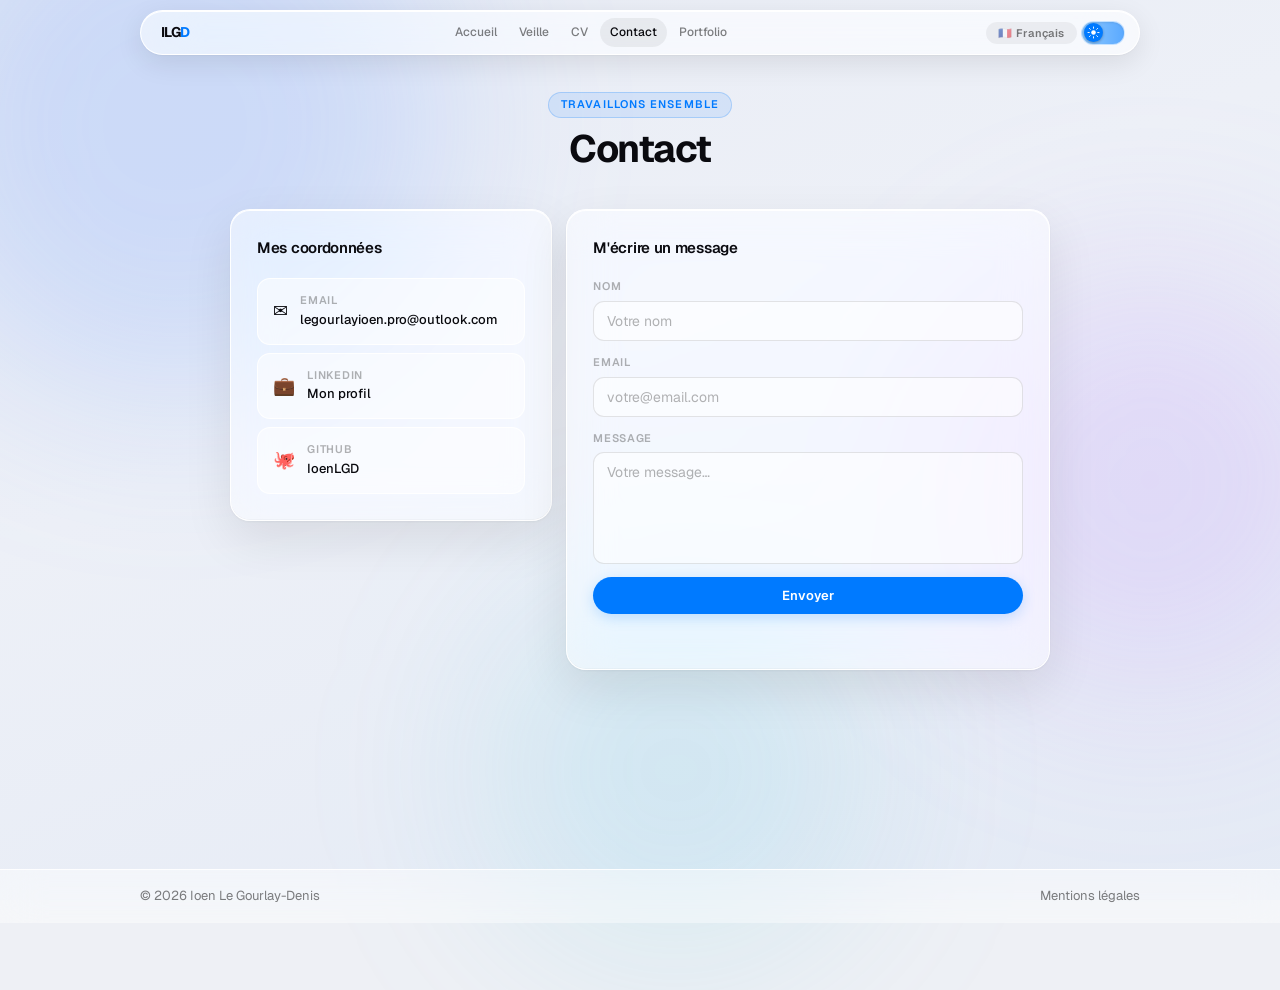
==== commit 7b2e5c6f: "Add files via upload" ====
--- a/contact.html
+++ b/contact.html
@@ -40,8 +40,8 @@
       <a href="portfolio.html" class="nav-a" data-fr="Portfolio" data-en="Portfolio">Portfolio</a>
     </div>
     <select class="lang-select" id="langSelect" aria-label="Changer la langue">
-      <option value="fr">Français</option>
-      <option value="en">English</option>
+      <option value="fr">🇫🇷 Français</option>
+      <option value="en">🇬🇧 English</option>
     </select>
     <label class="theme-toggle" id="themeToggle" aria-label="Basculer le mode sombre">
       <input type="checkbox" id="themeCheckbox">
